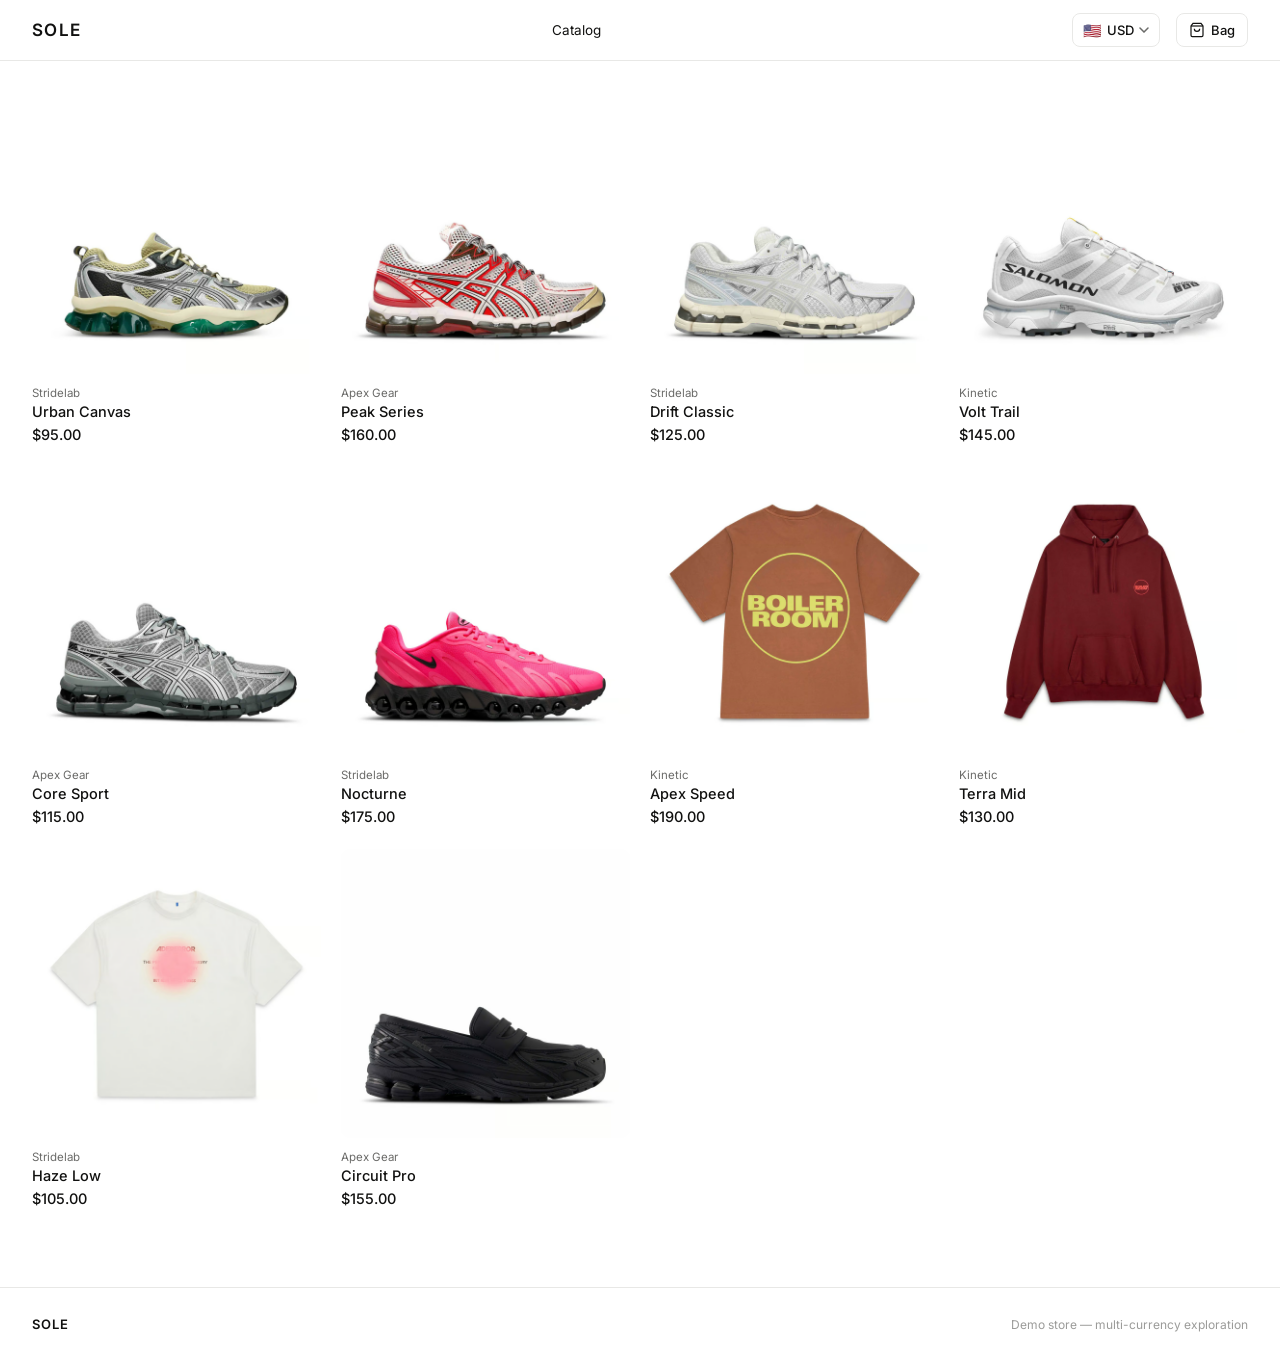
==== index.html @ 7aef0122 "sole demo" ====
<!DOCTYPE html>
<html lang="en">
<head>
  <meta charset="UTF-8">
  <meta name="viewport" content="width=device-width, initial-scale=1.0">
  <title>SOLE — Sneaker Store</title>
  <link rel="preconnect" href="https://fonts.googleapis.com">
  <link rel="preconnect" href="https://fonts.gstatic.com" crossorigin>
  <link href="https://fonts.googleapis.com/css2?family=Inter:wght@300;400;500;600&display=swap" rel="stylesheet">
  <link rel="stylesheet" href="style.css">
</head>
<body>

<header>
  <div class="header-inner">
    <a href="index.html" class="logo">SOLE</a>
    <nav class="header-nav">
      <a href="index.html" class="active">Catalog</a>
    </nav>
    <div class="header-actions">
      <!-- Currency panel injected by app.js -->
      <a href="checkout.html" class="cart-link">
        <svg width="16" height="16" viewBox="0 0 24 24" fill="none" stroke="currentColor" stroke-width="1.8">
          <path d="M6 2L3 6v14a2 2 0 002 2h14a2 2 0 002-2V6l-3-4z"/><line x1="3" y1="6" x2="21" y2="6"/>
          <path d="M16 10a4 4 0 01-8 0"/>
        </svg>
        Bag
        <span class="cart-badge">0</span>
      </a>
    </div>
  </div>
</header>

<main class="page">
  <div class="product-grid" id="productGrid"></div>
</main>

<footer>
  <span class="footer-logo">SOLE</span>
  <span class="footer-copy">Demo store — multi-currency exploration</span>
</footer>

<script src="data.js"></script>
<script src="app.js"></script>
<script>
  initApp();

  const grid = document.getElementById('productGrid');

  function renderGrid() {
    grid.innerHTML = PRODUCTS.map(p => `
      <a class="product-card" href="product.html?id=${p.id}">
        <div class="product-card-img">
          <img src="${p.images[0]}" alt="${p.name}" loading="lazy">
        </div>
        <div class="product-card-brand">${p.brand}</div>
        <div class="product-card-name">${p.name}</div>
        <div class="product-card-price" data-price="${p.price}">${CurrencyManager.format(p.price)}</div>
      </a>
    `).join('');
  }

  renderGrid();

  document.addEventListener('currencyChange', () => {
    document.querySelectorAll('[data-price]').forEach(el => {
      el.textContent = CurrencyManager.format(Number(el.dataset.price));
    });
  });
</script>
</body>
</html>
---- style.css ----
/* ─── Reset & Base ─────────────────────────────────────────────────────────── */
*, *::before, *::after { box-sizing: border-box; margin: 0; padding: 0; }

:root {
  --bg: #ffffff;
  --surface: #f7f7f6;
  --border: #e8e8e6;
  --border-strong: #d0d0ce;
  --text: #111110;
  --text-2: #6b6b69;
  --text-3: #9b9b99;
  --accent: #111110;
  --font: 'Inter', system-ui, -apple-system, sans-serif;
}

html { font-size: 16px; scroll-behavior: smooth; }

body {
  font-family: var(--font);
  background: var(--bg);
  color: var(--text);
  -webkit-font-smoothing: antialiased;
  min-height: 100vh;
}

a { color: inherit; text-decoration: none; }
img { display: block; max-width: 100%; }
button { font-family: inherit; cursor: pointer; border: none; background: none; }

/* ─── Typography ────────────────────────────────────────────────────────────── */
.label { font-size: 11px; font-weight: 500; letter-spacing: 0.1em; text-transform: uppercase; color: var(--text-2); }

/* ─── Header ────────────────────────────────────────────────────────────────── */
header {
  position: sticky;
  top: 0;
  z-index: 100;
  background: rgba(255,255,255,0.92);
  backdrop-filter: blur(12px);
  border-bottom: 1px solid var(--border);
}

.header-inner {
  max-width: 1280px;
  margin: 0 auto;
  padding: 0 32px;
  height: 60px;
  display: flex;
  align-items: center;
  justify-content: space-between;
}

.logo {
  font-size: 17px;
  font-weight: 600;
  letter-spacing: 0.08em;
}

.header-nav {
  display: flex;
  gap: 28px;
}

.header-nav a {
  font-size: 13.5px;
  color: var(--text-2);
  transition: color 0.15s;
}

.header-nav a:hover, .header-nav a.active { color: var(--text); }

.header-actions {
  display: flex;
  align-items: center;
  gap: 16px;
}

/* ─── Currency Panel ────────────────────────────────────────────────────────── */
.currency-panel {
  position: relative;
}

.currency-trigger {
  display: flex;
  align-items: center;
  gap: 5px;
  height: 34px;
  padding: 0 10px;
  border: 1px solid var(--border);
  border-radius: 8px;
  font-size: 13px;
  font-weight: 500;
  background: var(--bg);
  transition: border-color 0.15s;
}

.currency-trigger:hover { border-color: var(--border-strong); }
.currency-trigger[aria-expanded="true"] { border-color: var(--accent); }

.currency-trigger-flag { font-size: 15px; line-height: 1; }
.currency-trigger-code { color: var(--text); }
.chevron { color: var(--text-2); transition: transform 0.2s; }
.currency-trigger[aria-expanded="true"] .chevron { transform: rotate(180deg); }

.currency-dropdown {
  position: absolute;
  right: 0;
  top: calc(100% + 8px);
  width: 260px;
  background: var(--bg);
  border: 1px solid var(--border);
  border-radius: 12px;
  box-shadow: 0 8px 32px rgba(0,0,0,0.10), 0 2px 8px rgba(0,0,0,0.06);
  padding: 16px;
  display: flex;
  flex-direction: column;
  gap: 14px;
}

.currency-dropdown[hidden] { display: none; }

.currency-dropdown-section { display: flex; flex-direction: column; gap: 8px; }
.currency-dropdown-label {
  font-size: 10.5px;
  font-weight: 600;
  letter-spacing: 0.09em;
  text-transform: uppercase;
  color: var(--text-3);
}

.mode-options { display: flex; flex-direction: column; gap: 2px; }

.mode-option {
  display: flex;
  align-items: center;
  gap: 8px;
  padding: 7px 9px;
  border-radius: 7px;
  font-size: 13px;
  cursor: pointer;
  transition: background 0.12s;
}

.mode-option:hover { background: var(--surface); }
.mode-option.active { background: var(--surface); color: var(--text); }

.mode-option input { display: none; }

.mode-dot {
  width: 14px;
  height: 14px;
  border-radius: 50%;
  border: 1.5px solid var(--border-strong);
  flex-shrink: 0;
  position: relative;
  transition: border-color 0.15s;
}

.mode-option.active .mode-dot {
  border-color: var(--accent);
}

.mode-option.active .mode-dot::after {
  content: '';
  position: absolute;
  inset: 2px;
  border-radius: 50%;
  background: var(--accent);
}

.currency-options {
  display: flex;
  flex-direction: column;
  gap: 2px;
}

.currency-option {
  display: flex;
  align-items: center;
  gap: 9px;
  padding: 7px 9px;
  border-radius: 7px;
  font-size: 13px;
  transition: background 0.12s;
  text-align: left;
  width: 100%;
}

.currency-option:hover { background: var(--surface); }
.currency-option.active { background: var(--surface); }
.currency-option.active .currency-option-code { font-weight: 600; }

.currency-option-code { font-weight: 500; min-width: 34px; }
.currency-option-name { color: var(--text-2); font-size: 12px; }

.currency-status {
  display: none;
  font-size: 11.5px;
  color: var(--text-2);
  padding-top: 4px;
  border-top: 1px solid var(--border);
}

.currency-status.visible { display: block; }
.currency-status.error { color: #c0392b; }

/* ─── Cart Link ─────────────────────────────────────────────────────────────── */
.cart-link {
  position: relative;
  display: flex;
  align-items: center;
  gap: 6px;
  height: 34px;
  padding: 0 12px;
  border: 1px solid var(--border);
  border-radius: 8px;
  font-size: 13px;
  font-weight: 500;
  transition: border-color 0.15s;
}

.cart-link:hover { border-color: var(--border-strong); }

.cart-badge {
  display: none;
  align-items: center;
  justify-content: center;
  width: 18px;
  height: 18px;
  border-radius: 50%;
  background: var(--accent);
  color: #fff;
  font-size: 10px;
  font-weight: 700;
}

/* ─── Page Container ────────────────────────────────────────────────────────── */
.page {
  max-width: 1280px;
  margin: 0 auto;
  padding: 24px 32px 80px;
}

/* ─── Catalog ───────────────────────────────────────────────────────────────── */
.catalog-header {
  display: flex;
  align-items: baseline;
  justify-content: space-between;
  margin-bottom: 40px;
}

.catalog-header h1 {
  font-size: 28px;
  font-weight: 300;
  letter-spacing: -0.5px;
}

.catalog-count {
  font-size: 13px;
  color: var(--text-2);
}

.product-grid {
  display: grid;
  grid-template-columns: repeat(4, 1fr);
  gap: 24px 20px;
}

@media (max-width: 1100px) { .product-grid { grid-template-columns: repeat(3, 1fr); } }
@media (max-width: 768px)  { .product-grid { grid-template-columns: repeat(2, 1fr); gap: 16px 12px; } }
@media (max-width: 480px)  { .product-grid { grid-template-columns: 1fr; } }

.product-card {
  display: block;
  cursor: pointer;
}

.product-card-img {
  aspect-ratio: 1;
  overflow: hidden;
  background: var(--surface);
  border-radius: 10px;
  margin-bottom: 12px;
}

.product-card-img img {
  width: 100%;
  height: 100%;
  object-fit: cover;
  transition: transform 0.5s cubic-bezier(.25,.46,.45,.94);
}

.product-card:hover .product-card-img img { transform: scale(1.04); }

.product-card-brand { font-size: 11.5px; color: var(--text-2); margin-bottom: 3px; }
.product-card-name { font-size: 14.5px; font-weight: 500; margin-bottom: 6px; }
.product-card-footer { display: flex; align-items: center; justify-content: space-between; }
.product-card-price { font-size: 14.5px; font-weight: 500; }
.product-card-category {
  font-size: 11px;
  color: var(--text-3);
  background: var(--surface);
  border-radius: 4px;
  padding: 2px 7px;
}

/* ─── Product Page ──────────────────────────────────────────────────────────── */
.product-layout {
  display: grid;
  grid-template-columns: 1fr 480px;
  gap: 60px;
  align-items: start;
}

@media (max-width: 960px) {
  .product-layout { grid-template-columns: 1fr; gap: 40px; }
}

.product-gallery { position: sticky; top: 80px; }

.gallery-main {
  aspect-ratio: 1;
  background: var(--surface);
  border-radius: 12px;
  overflow: hidden;
  margin-bottom: 10px;
}

.gallery-main img {
  width: 100%;
  height: 100%;
  object-fit: cover;
}

.gallery-thumbs {
  display: flex;
  gap: 8px;
}

.gallery-thumb {
  width: 64px;
  height: 64px;
  border-radius: 8px;
  overflow: hidden;
  background: var(--surface);
  cursor: pointer;
  border: 2px solid transparent;
  transition: border-color 0.15s;
  flex-shrink: 0;
}

.gallery-thumb.active { border-color: var(--accent); }
.gallery-thumb img { width: 100%; height: 100%; object-fit: cover; }

.product-info { padding-top: 8px; }

.product-back {
  display: inline-flex;
  align-items: center;
  gap: 6px;
  font-size: 13px;
  color: var(--text-2);
  margin-bottom: 28px;
  transition: color 0.15s;
}

.product-back:hover { color: var(--text); }

.product-brand { font-size: 12px; color: var(--text-2); margin-bottom: 6px; }
.product-name {
  font-size: 28px;
  font-weight: 400;
  letter-spacing: -0.5px;
  margin-bottom: 6px;
  line-height: 1.15;
}

.product-color { font-size: 13px; color: var(--text-2); margin-bottom: 20px; }

.product-price {
  font-size: 26px;
  font-weight: 500;
  margin-bottom: 28px;
}

.product-section-label {
  font-size: 11px;
  font-weight: 600;
  letter-spacing: 0.09em;
  text-transform: uppercase;
  color: var(--text-2);
  margin-bottom: 10px;
}

.size-grid {
  display: flex;
  flex-wrap: wrap;
  gap: 8px;
  margin-bottom: 28px;
}

.size-btn {
  width: 56px;
  height: 44px;
  border: 1.5px solid var(--border);
  border-radius: 8px;
  font-size: 13px;
  font-weight: 500;
  transition: border-color 0.15s, background 0.15s;
}

.size-btn:hover { border-color: var(--border-strong); }
.size-btn.selected { border-color: var(--accent); background: var(--accent); color: #fff; }

.add-to-cart-btn {
  width: 100%;
  height: 52px;
  background: var(--accent);
  color: #fff;
  border-radius: 10px;
  font-size: 14px;
  font-weight: 600;
  letter-spacing: 0.02em;
  transition: opacity 0.15s;
  margin-bottom: 24px;
}

.add-to-cart-btn:hover { opacity: 0.85; }
.add-to-cart-btn:disabled { opacity: 0.35; cursor: not-allowed; }

.product-description {
  font-size: 14px;
  line-height: 1.7;
  color: var(--text-2);
  padding-top: 24px;
  border-top: 1px solid var(--border);
}

/* ─── Toast ─────────────────────────────────────────────────────────────────── */
.toast {
  position: fixed;
  bottom: 32px;
  left: 50%;
  transform: translateX(-50%) translateY(16px);
  background: var(--accent);
  color: #fff;
  padding: 12px 24px;
  border-radius: 40px;
  font-size: 13.5px;
  font-weight: 500;
  opacity: 0;
  transition: opacity 0.2s, transform 0.2s;
  pointer-events: none;
  z-index: 999;
  white-space: nowrap;
}

.toast.show {
  opacity: 1;
  transform: translateX(-50%) translateY(0);
}

/* ─── Checkout ──────────────────────────────────────────────────────────────── */
.checkout-layout {
  display: grid;
  grid-template-columns: 1fr 400px;
  gap: 60px;
  align-items: start;
}

@media (max-width: 900px) {
  .checkout-layout { grid-template-columns: 1fr; }
  .checkout-summary { order: -1; }
}

.checkout-title {
  font-size: 28px;
  font-weight: 300;
  letter-spacing: -0.5px;
  margin-bottom: 36px;
}

/* Form */
.form-section { margin-bottom: 32px; }

.form-section-title {
  font-size: 11px;
  font-weight: 600;
  letter-spacing: 0.09em;
  text-transform: uppercase;
  color: var(--text-2);
  margin-bottom: 16px;
  padding-bottom: 10px;
  border-bottom: 1px solid var(--border);
}

.form-row { display: grid; grid-template-columns: 1fr 1fr; gap: 12px; }
.form-row.full { grid-template-columns: 1fr; }

.form-group { display: flex; flex-direction: column; gap: 6px; margin-bottom: 12px; }

.form-group label {
  font-size: 12px;
  font-weight: 500;
  color: var(--text-2);
}

.form-group input,
.form-group select {
  height: 46px;
  border: 1.5px solid var(--border);
  border-radius: 8px;
  padding: 0 14px;
  font-size: 14px;
  font-family: inherit;
  color: var(--text);
  background: var(--bg);
  transition: border-color 0.15s;
  outline: none;
  width: 100%;
}

.form-group input:focus,
.form-group select:focus { border-color: var(--accent); }

.form-group input::placeholder { color: var(--text-3); }

.submit-btn {
  width: 100%;
  height: 54px;
  background: var(--accent);
  color: #fff;
  border-radius: 10px;
  font-size: 15px;
  font-weight: 600;
  transition: opacity 0.15s;
  margin-top: 8px;
}

.submit-btn:hover { opacity: 0.85; }

/* Summary */
.checkout-summary {
  background: var(--surface);
  border-radius: 14px;
  padding: 28px;
  position: sticky;
  top: 80px;
}

.summary-title {
  font-size: 15px;
  font-weight: 600;
  margin-bottom: 20px;
}

.summary-items { display: flex; flex-direction: column; gap: 16px; margin-bottom: 24px; }

.summary-item {
  display: flex;
  gap: 14px;
  align-items: flex-start;
}

.summary-item-img {
  width: 64px;
  height: 64px;
  border-radius: 8px;
  overflow: hidden;
  background: var(--border);
  flex-shrink: 0;
}

.summary-item-img img { width: 100%; height: 100%; object-fit: cover; }

.summary-item-info { flex: 1; }
.summary-item-name { font-size: 13.5px; font-weight: 500; margin-bottom: 3px; }
.summary-item-meta { font-size: 12px; color: var(--text-2); }

.summary-item-remove {
  font-size: 11px;
  color: var(--text-3);
  text-decoration: underline;
  cursor: pointer;
  margin-top: 4px;
  background: none;
  border: none;
  font-family: inherit;
  padding: 0;
}

.summary-item-price { font-size: 13.5px; font-weight: 500; }

.summary-divider { border: none; border-top: 1px solid var(--border); margin: 8px 0; }

.summary-row {
  display: flex;
  justify-content: space-between;
  font-size: 13.5px;
  color: var(--text-2);
  margin-bottom: 8px;
}

.summary-row.total {
  font-size: 16px;
  font-weight: 600;
  color: var(--text);
  margin-top: 10px;
  margin-bottom: 0;
}

.empty-cart {
  text-align: center;
  padding: 40px 0;
  color: var(--text-2);
  font-size: 14px;
}

.empty-cart a { color: var(--text); text-decoration: underline; }

/* ─── Success State ─────────────────────────────────────────────────────────── */
.order-success {
  display: none;
  text-align: center;
  padding: 60px 0;
}

.order-success.show { display: block; }

.order-success-icon {
  width: 56px;
  height: 56px;
  background: #f0faf4;
  border-radius: 50%;
  display: flex;
  align-items: center;
  justify-content: center;
  margin: 0 auto 20px;
}

.order-success h2 {
  font-size: 22px;
  font-weight: 400;
  margin-bottom: 10px;
}

.order-success p {
  font-size: 14px;
  color: var(--text-2);
  margin-bottom: 28px;
}

.order-success a {
  display: inline-block;
  padding: 12px 28px;
  background: var(--accent);
  color: #fff;
  border-radius: 8px;
  font-size: 14px;
  font-weight: 500;
}

/* ─── Breadcrumb ────────────────────────────────────────────────────────────── */
.breadcrumb {
  display: flex;
  align-items: center;
  gap: 8px;
  font-size: 13px;
  color: var(--text-2);
  margin-bottom: 40px;
}

.breadcrumb a { transition: color 0.15s; }
.breadcrumb a:hover { color: var(--text); }
.breadcrumb-sep { color: var(--border-strong); }
.breadcrumb-current { color: var(--text); }

/* ─── Geo Toast ─────────────────────────────────────────────────────────────── */
.geo-toast {
  position: fixed;
  bottom: 28px;
  left: 50%;
  transform: translateX(-50%) translateY(0);
  z-index: 999;
  background: #2b2b2b;
  color: #fff;
  border-radius: 6px;
  box-shadow: 0 4px 20px rgba(0,0,0,0.22);
  display: flex;
  align-items: center;
  gap: 0;
  overflow: hidden;
  white-space: nowrap;
  animation: toastIn 0.28s cubic-bezier(.22,.68,0,1.2);
}

@keyframes toastIn {
  from { opacity: 0; transform: translateX(-50%) translateY(12px); }
  to   { opacity: 1; transform: translateX(-50%) translateY(0); }
}

.geo-toast--out {
  animation: toastOut 0.22s ease forwards;
}

@keyframes toastOut {
  from { opacity: 1; transform: translateX(-50%) translateY(0); }
  to   { opacity: 0; transform: translateX(-50%) translateY(10px); }
}

.geo-toast-body {
  flex: 1;
  padding: 13px 16px;
  font-size: 13px;
  line-height: 1.45;
  color: rgba(255,255,255,0.9);
}

.geo-toast-body strong { color: #fff; font-weight: 600; }

.geo-toast-x {
  flex-shrink: 0;
  width: 32px;
  height: 32px;
  display: flex;
  align-items: center;
  justify-content: center;
  color: rgba(255,255,255,0.45);
  font-size: 11px;
  border-radius: 4px;
  margin-right: 4px;
  transition: color 0.15s;
}

.geo-toast-x:hover { color: rgba(255,255,255,0.9); }

.geo-toast-back {
  color: inherit;
  text-decoration: underline;
  text-underline-offset: 2px;
}

/* ─── Footer ────────────────────────────────────────────────────────────────── */
footer {
  border-top: 1px solid var(--border);
  padding: 28px 32px;
  display: flex;
  align-items: center;
  justify-content: space-between;
  max-width: 1280px;
  margin: 0 auto;
}

.footer-logo { font-size: 13px; font-weight: 600; letter-spacing: 0.08em; }
.footer-copy { font-size: 12px; color: var(--text-3); }

@media (max-width: 600px) {
  .header-inner { padding: 0 20px; }
  .page { padding: 36px 20px 60px; }
  .header-nav { display: none; }
}
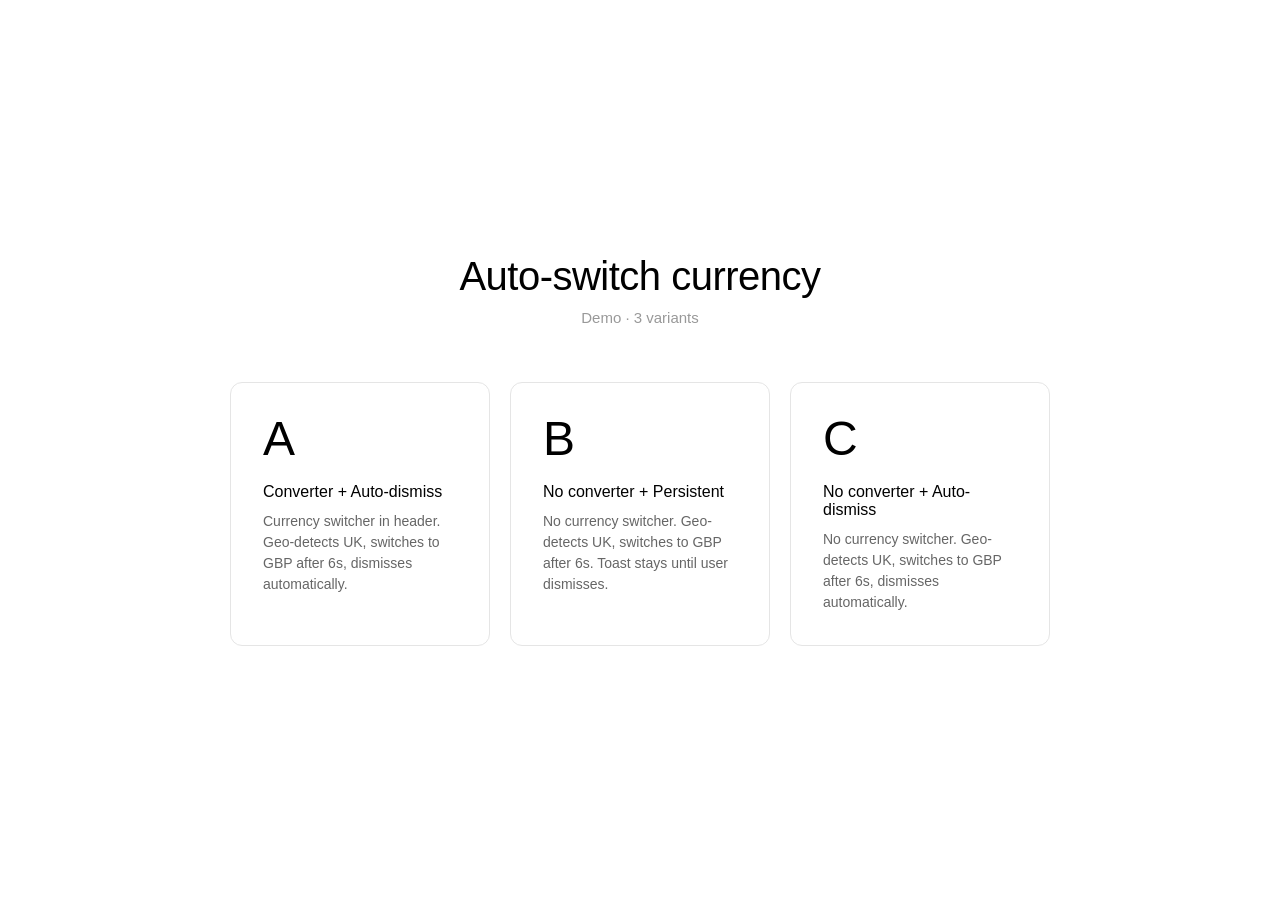
==== commit 2f7b8c2f: "Add landing page, variant-a, variant-c; update logos - Replace root index.html with minimal landing " ====
--- a/index.html
+++ b/index.html
@@ -3,70 +3,110 @@
 <head>
   <meta charset="UTF-8">
   <meta name="viewport" content="width=device-width, initial-scale=1.0">
-  <title>SOLE — Sneaker Store</title>
-  <link rel="preconnect" href="https://fonts.googleapis.com">
-  <link rel="preconnect" href="https://fonts.gstatic.com" crossorigin>
-  <link href="https://fonts.googleapis.com/css2?family=Inter:wght@300;400;500;600&display=swap" rel="stylesheet">
-  <link rel="stylesheet" href="style.css">
+  <title>SOLE — Auto-switch currency demo</title>
+  <style>
+    *, *::before, *::after { box-sizing: border-box; margin: 0; padding: 0; }
+
+    body {
+      font-family: -apple-system, BlinkMacSystemFont, 'Segoe UI', sans-serif;
+      background: #fff;
+      color: #000;
+      min-height: 100vh;
+      display: flex;
+      flex-direction: column;
+      align-items: center;
+      justify-content: center;
+      padding: 48px 24px;
+    }
+
+    .hero {
+      text-align: center;
+      margin-bottom: 56px;
+    }
+
+    .hero-title {
+      font-size: 40px;
+      font-weight: 300;
+      letter-spacing: -0.5px;
+      margin-bottom: 10px;
+    }
+
+    .hero-subtitle {
+      font-size: 15px;
+      color: #999;
+      font-weight: 400;
+    }
+
+    .cards {
+      display: flex;
+      gap: 20px;
+      flex-wrap: wrap;
+      justify-content: center;
+      max-width: 900px;
+      width: 100%;
+    }
+
+    .card {
+      display: flex;
+      flex-direction: column;
+      border: 1px solid #e5e5e5;
+      border-radius: 12px;
+      padding: 32px;
+      width: 260px;
+      text-decoration: none;
+      color: inherit;
+      transition: border-color 0.15s ease;
+    }
+
+    .card:hover {
+      border-color: #000;
+    }
+
+    .card-label {
+      font-size: 48px;
+      font-weight: 300;
+      color: #000;
+      line-height: 1;
+      margin-bottom: 20px;
+    }
+
+    .card-title {
+      font-size: 16px;
+      font-weight: 500;
+      margin-bottom: 10px;
+    }
+
+    .card-desc {
+      font-size: 14px;
+      color: #666;
+      line-height: 1.5;
+    }
+  </style>
 </head>
 <body>
 
-<header>
-  <div class="header-inner">
-    <a href="index.html" class="logo">SOLE</a>
-    <nav class="header-nav">
-      <a href="index.html" class="active">Catalog</a>
-    </nav>
-    <div class="header-actions">
-      <!-- Currency panel injected by app.js -->
-      <a href="checkout.html" class="cart-link">
-        <svg width="16" height="16" viewBox="0 0 24 24" fill="none" stroke="currentColor" stroke-width="1.8">
-          <path d="M6 2L3 6v14a2 2 0 002 2h14a2 2 0 002-2V6l-3-4z"/><line x1="3" y1="6" x2="21" y2="6"/>
-          <path d="M16 10a4 4 0 01-8 0"/>
-        </svg>
-        Bag
-        <span class="cart-badge">0</span>
-      </a>
-    </div>
+  <div class="hero">
+    <h1 class="hero-title">Auto-switch currency</h1>
+    <p class="hero-subtitle">Demo · 3 variants</p>
   </div>
-</header>
 
-<main class="page">
-  <div class="product-grid" id="productGrid"></div>
-</main>
+  <div class="cards">
+    <a class="card" href="variant-a/">
+      <div class="card-label">A</div>
+      <div class="card-title">Converter + Auto-dismiss</div>
+      <p class="card-desc">Currency switcher in header. Geo-detects UK, switches to GBP after 6s, dismisses automatically.</p>
+    </a>
+    <a class="card" href="variant-b/">
+      <div class="card-label">B</div>
+      <div class="card-title">No converter + Persistent</div>
+      <p class="card-desc">No currency switcher. Geo-detects UK, switches to GBP after 6s. Toast stays until user dismisses.</p>
+    </a>
+    <a class="card" href="variant-c/">
+      <div class="card-label">C</div>
+      <div class="card-title">No converter + Auto-dismiss</div>
+      <p class="card-desc">No currency switcher. Geo-detects UK, switches to GBP after 6s, dismisses automatically.</p>
+    </a>
+  </div>
 
-<footer>
-  <span class="footer-logo">SOLE</span>
-  <span class="footer-copy">Demo store — multi-currency exploration</span>
-</footer>
-
-<script src="data.js"></script>
-<script src="app.js"></script>
-<script>
-  initApp();
-
-  const grid = document.getElementById('productGrid');
-
-  function renderGrid() {
-    grid.innerHTML = PRODUCTS.map(p => `
-      <a class="product-card" href="product.html?id=${p.id}">
-        <div class="product-card-img">
-          <img src="${p.images[0]}" alt="${p.name}" loading="lazy">
-        </div>
-        <div class="product-card-brand">${p.brand}</div>
-        <div class="product-card-name">${p.name}</div>
-        <div class="product-card-price" data-price="${p.price}">${CurrencyManager.format(p.price)}</div>
-      </a>
-    `).join('');
-  }
-
-  renderGrid();
-
-  document.addEventListener('currencyChange', () => {
-    document.querySelectorAll('[data-price]').forEach(el => {
-      el.textContent = CurrencyManager.format(Number(el.dataset.price));
-    });
-  });
-</script>
 </body>
 </html>
